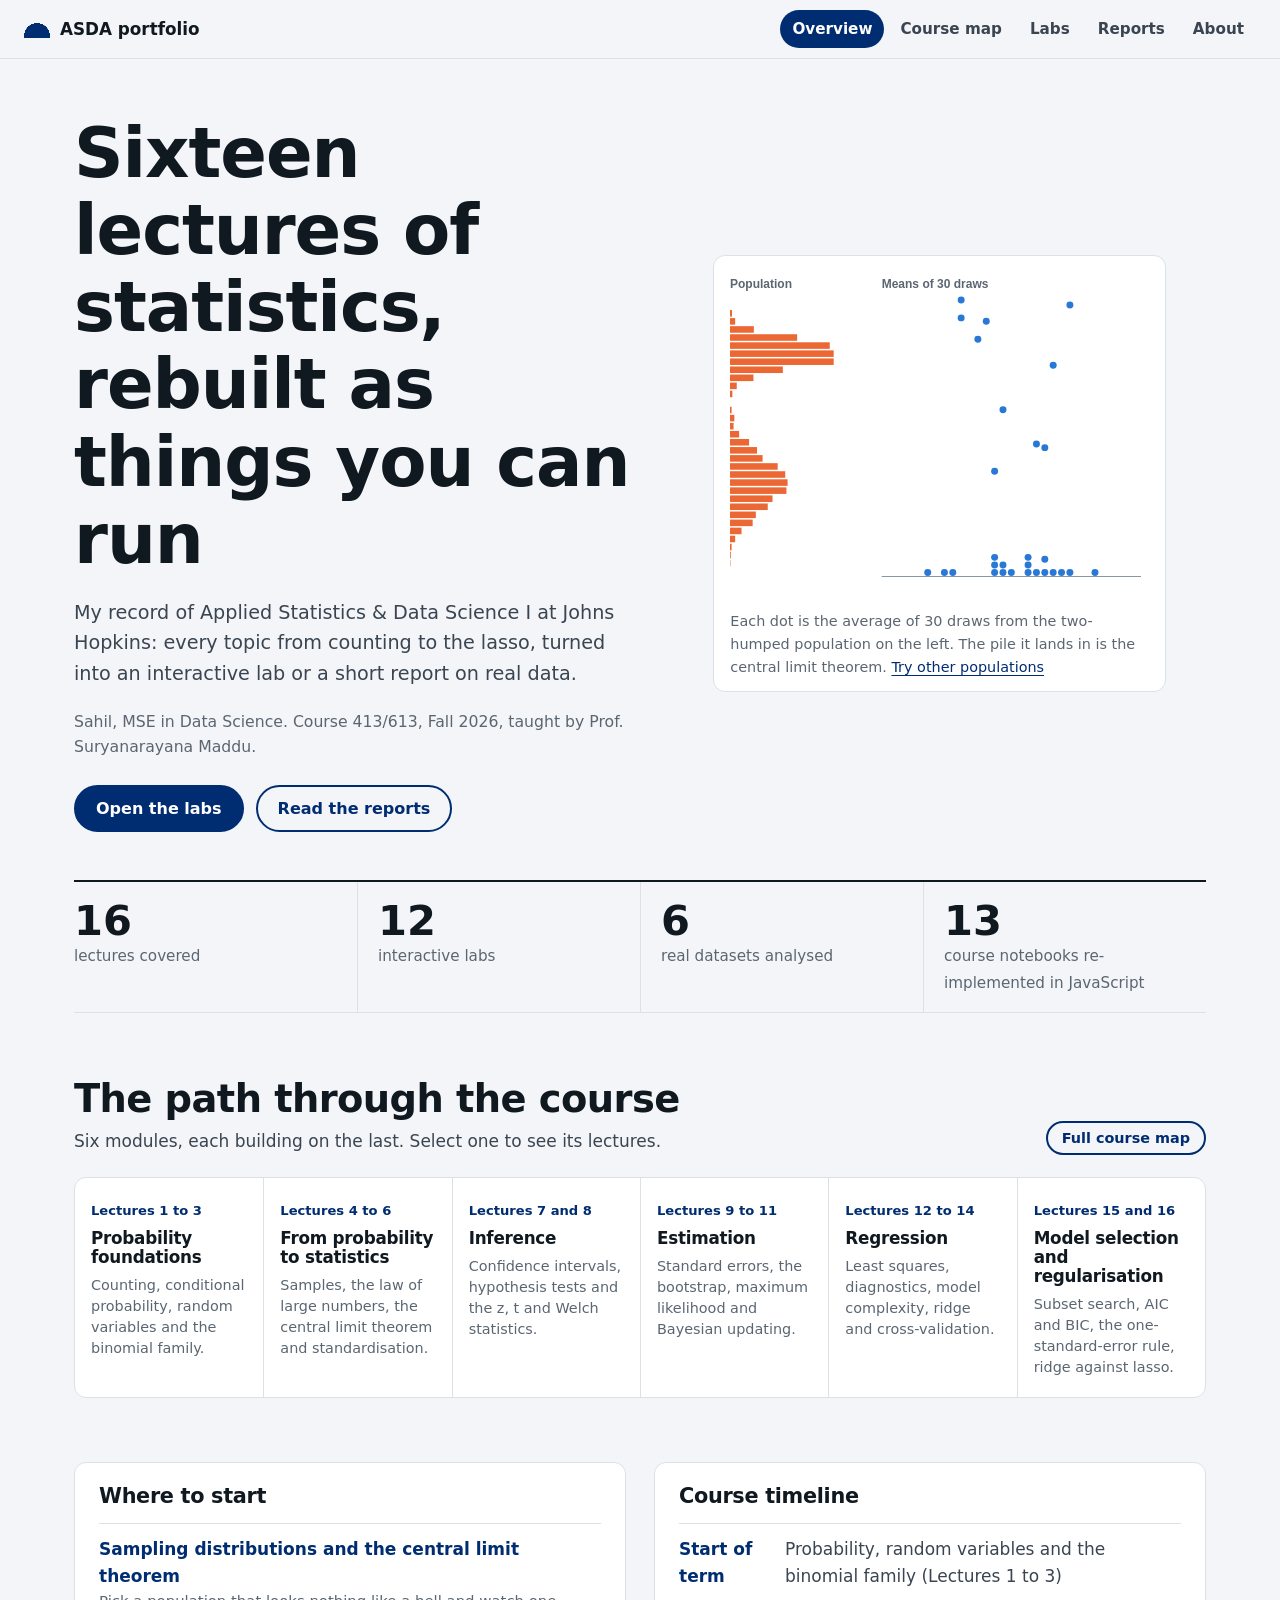
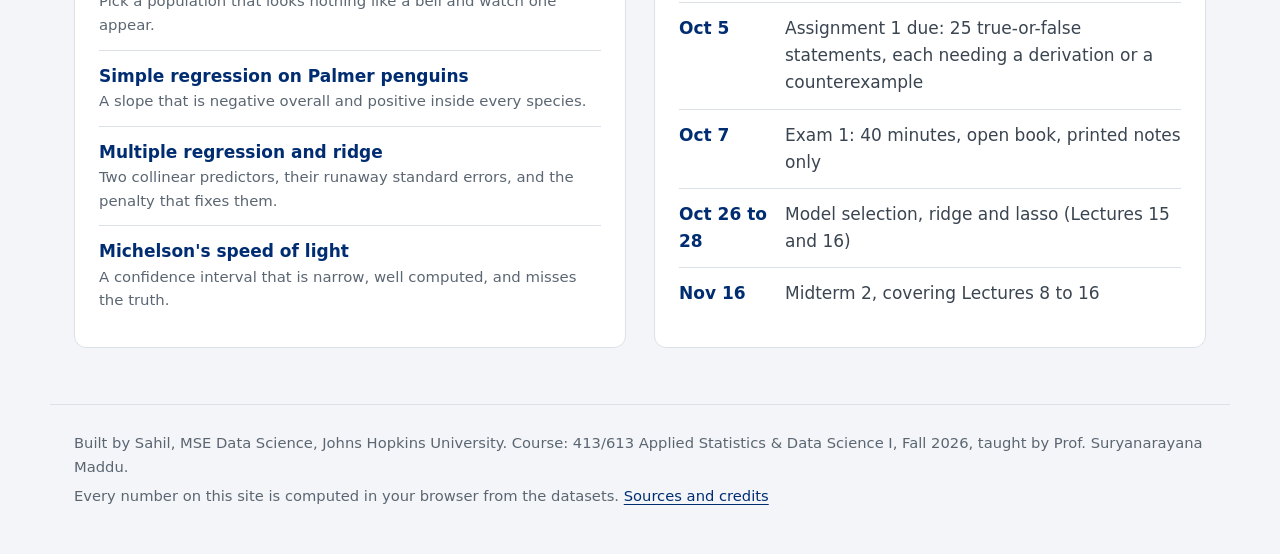
==== index.html @ a226fe42 "ASDA course portfolio: course map, 12 interactive labs, 6 data reports" ====
<!DOCTYPE html>
<html lang="en">
<head>
<meta charset="utf-8">
<meta name="viewport" content="width=device-width, initial-scale=1">
<title>Applied Statistics & Data Science I: course portfolio by Sahil</title>
<meta name="description" content="Sixteen lectures of Johns Hopkins 413/613 Applied Statistics & Data Science I, rebuilt by Sahil as interactive labs and data reports on six real datasets.">
<link rel="icon" href="data:image/svg+xml,%3Csvg xmlns=%22http://www.w3.org/2000/svg%22 viewBox=%220 0 32 32%22%3E%3Crect width=%2232%22 height=%2232%22 rx=%226%22 fill=%22%23002d72%22/%3E%3Cpath d=%22M4 24c6 0 7-15 12-15s6 15 12 15%22 fill=%22none%22 stroke=%22%23fff%22 stroke-width=%222.5%22/%3E%3C/svg%3E">
<link rel="stylesheet" href="assets/vendor/katex/katex.min.css">
<link rel="stylesheet" href="assets/css/site.css">
</head>
<body>
<a class="skip" href="#main">Skip to content</a>
<header class="top">
  <a class="brand" href="#overview"><span class="mark" aria-hidden="true"></span>ASDA portfolio</a>
  <nav aria-label="Sections">
    <a href="#overview" data-nav="overview">Overview</a>
    <a href="#course" data-nav="course">Course map</a>
    <a href="#labs" data-nav="labs">Labs</a>
    <a href="#reports" data-nav="reports">Reports</a>
    <a href="#about" data-nav="about">About</a>
  </nav>
</header>
<main id="main"></main>
<footer class="foot">
  <p>Built by Sahil, MSE Data Science, Johns Hopkins University. Course: 413/613 Applied Statistics &amp; Data Science I, Fall 2026, taught by Prof. Suryanarayana Maddu.</p>
  <p>Every number on this site is computed in your browser from the datasets. <a href="#about">Sources and credits</a></p>
</footer>
<script src="assets/vendor/katex/katex.min.js"></script>
<script src="assets/vendor/katex/auto-render.min.js"></script>
<script src="assets/js/data.js"></script>
<script src="assets/js/stats.js"></script>
<script src="assets/js/charts.js"></script>
<script src="assets/js/content.js"></script>
<script src="assets/js/labs.js"></script>
<script src="assets/js/reports.js"></script>
<script src="assets/js/app.js"></script>
</body>
</html>
---- assets/css/site.css ----
@font-face { font-family: "Bricolage Grotesque"; src: url("../fonts/bricolage-grotesque-latin-wght-normal.woff2") format("woff2"); font-weight: 200 800; font-display: swap; }
@font-face { font-family: "Public Sans"; src: url("../fonts/public-sans-latin-wght-normal.woff2") format("woff2"); font-weight: 100 900; font-display: swap; }
:root {
  --paper: #f3f5f8; --panel: #ffffff; --ink: #101820; --ink-2: #3a4551; --muted: #5b6672; --rule: #dce1e7;
  --navy: #002d72; --navy-soft: #e6ecf6; --blue: #2a78d6; --orange: #eb6834; --aqua: #1baf7a;
  --display: "Bricolage Grotesque", "Public Sans", system-ui, sans-serif; --body: "Public Sans", system-ui, -apple-system, "Segoe UI", sans-serif;
  --r-s: 6px; --r-m: 12px; --wrap: 1180px;
}
* { box-sizing: border-box; }
html { scroll-behavior: smooth; }
body { margin: 0; background: var(--paper); color: var(--ink); font: 400 17px/1.6 var(--body); -webkit-font-smoothing: antialiased; }
a { color: var(--navy); text-underline-offset: 3px; }
a:focus-visible, button:focus-visible, input:focus-visible, select:focus-visible { outline: 3px solid var(--blue); outline-offset: 2px; border-radius: 4px; }
.skip { position: absolute; left: -999px; } .skip:focus { left: 12px; top: 12px; background: #fff; padding: 8px 12px; z-index: 50; }
h1, h2, h3, h4 { font-family: var(--display); line-height: 1.12; margin: 0; letter-spacing: -0.015em; }
h1 { font-size: clamp(2.3rem, 5.4vw, 4.3rem); font-weight: 700; font-variation-settings: "wdth" 88; }
h2 { font-size: clamp(1.7rem, 3vw, 2.4rem); font-weight: 650; }
h3 { font-size: 1.3rem; font-weight: 650; }
h4 { font-size: 1.05rem; font-weight: 650; }
p { margin: 0 0 1em; max-width: 68ch; }
.wrap { max-width: var(--wrap); margin: 0 auto; padding: 0 24px; }

.top { position: sticky; top: 0; z-index: 20; display: flex; align-items: center; justify-content: space-between; gap: 16px; padding: 10px 24px; background: rgba(243,245,248,.92); backdrop-filter: blur(8px); border-bottom: 1px solid var(--rule); }
.brand { display: flex; align-items: center; gap: 10px; font: 700 1.05rem var(--display); color: var(--ink); text-decoration: none; white-space: nowrap; }
.mark { width: 26px; height: 18px; background: radial-gradient(circle at 50% 100%, var(--navy) 0 62%, transparent 63%); border-bottom: 2px solid var(--navy); }
.top nav { display: flex; gap: 4px; overflow-x: auto; }
.top nav a { padding: 7px 12px; border-radius: 999px; color: var(--ink-2); text-decoration: none; font-weight: 550; font-size: .95rem; white-space: nowrap; }
.top nav a:hover { background: #e6eaf0; }
.top nav a[aria-current="page"] { background: var(--navy); color: #fff; }

/* hero */
.hero { display: grid; grid-template-columns: minmax(0, 1.05fr) minmax(0, 1fr); gap: 40px; align-items: center; padding: 56px 0 40px; }
.hero .lede { font-size: 1.2rem; color: var(--ink-2); margin-top: 20px; max-width: 46ch; }
.hero .who { margin-top: 18px; font-size: .98rem; color: var(--muted); }
.hero .cta { display: flex; flex-wrap: wrap; gap: 12px; margin-top: 26px; }
.btn { display: inline-block; padding: 12px 20px; border-radius: 999px; font: 600 1rem var(--body); text-decoration: none; border: 2px solid var(--navy); cursor: pointer; background: var(--navy); color: #fff; }
.btn.ghost { background: transparent; color: var(--navy); }
.btn.small { padding: 7px 14px; font-size: .9rem; }
.stage { background: var(--panel); border: 1px solid var(--rule); border-radius: var(--r-m); padding: 16px 16px 12px; }
.stage canvas { width: 100%; height: 330px; display: block; }
.stage figcaption { font-size: .9rem; color: var(--muted); margin-top: 8px; }
.stage figure { margin: 0; }

.counts { display: grid; grid-template-columns: repeat(4, 1fr); border-top: 2px solid var(--ink); border-bottom: 1px solid var(--rule); margin: 8px 0 56px; }
.counts div { padding: 18px 16px 16px 0; }
.counts div + div { border-left: 1px solid var(--rule); padding-left: 20px; }
.counts b { display: block; font: 700 2.6rem/1 var(--display); }
.counts span { color: var(--muted); font-size: .95rem; }

section.block { padding: 8px 0 56px; }
.block > .head { display: flex; justify-content: space-between; align-items: end; gap: 20px; margin-bottom: 22px; flex-wrap: wrap; }
.block > .head p { margin: 8px 0 0; color: var(--ink-2); }

/* module path */
.path { display: grid; grid-template-columns: repeat(6, 1fr); gap: 0; border: 1px solid var(--rule); border-radius: var(--r-m); overflow: hidden; background: var(--panel); }
.path a { padding: 18px 16px 20px; text-decoration: none; color: var(--ink); border-left: 1px solid var(--rule); display: block; }
.path a:first-child { border-left: 0; }
.path a:hover { background: var(--navy-soft); }
.path .lec { font-size: .82rem; font-weight: 650; color: var(--navy); }
.path h4 { margin: 6px 0 8px; }
.path p { font-size: .9rem; color: var(--muted); margin: 0; line-height: 1.45; }

.two { display: grid; grid-template-columns: 1fr 1fr; gap: 28px; }
.panel { background: var(--panel); border: 1px solid var(--rule); border-radius: var(--r-m); padding: 22px 24px; }
.timeline { list-style: none; margin: 14px 0 0; padding: 0; }
.timeline li { display: grid; grid-template-columns: 92px 1fr; gap: 14px; padding: 12px 0; border-top: 1px solid var(--rule); }
.timeline time { font-weight: 650; color: var(--navy); }
.timeline span { color: var(--ink-2); }
.feature-list { list-style: none; padding: 0; margin: 14px 0 0; }
.feature-list li { padding: 12px 0; border-top: 1px solid var(--rule); }
.feature-list a { font-weight: 650; text-decoration: none; }
.feature-list a:hover { text-decoration: underline; }
.feature-list span { display: block; color: var(--muted); font-size: .93rem; }

/* course map */
.module { margin-bottom: 36px; }
.module > header { display: flex; align-items: baseline; gap: 14px; border-bottom: 2px solid var(--ink); padding-bottom: 8px; margin-bottom: 0; }
.module > header span { color: var(--muted); font-size: .95rem; }
.lecture { display: grid; grid-template-columns: 64px minmax(0, 1.3fr) minmax(0, 1fr); gap: 20px; padding: 18px 0; border-bottom: 1px solid var(--rule); align-items: start; }
.lecture .num { font: 700 1.7rem/1 var(--display); color: var(--navy); }
.lecture h4 { margin-bottom: 6px; }
.lecture p { font-size: .97rem; color: var(--ink-2); margin: 0; }
.lecture .formula { background: var(--panel); border: 1px solid var(--rule); border-radius: var(--r-s); padding: 10px 12px; overflow-x: auto; font-size: .95rem; }
.lecture .links { margin-top: 8px; display: flex; gap: 8px; flex-wrap: wrap; }
.chip { display: inline-block; font-size: .82rem; font-weight: 600; padding: 3px 10px; border-radius: 999px; background: var(--navy-soft); color: var(--navy); text-decoration: none; }
a.chip:hover { background: var(--navy); color: #fff; }

/* labs */
.labs { display: grid; grid-template-columns: 250px minmax(0, 1fr); gap: 28px; padding: 28px 0 56px; align-items: start; }
.labnav { position: sticky; top: 70px; }
.labnav h4 { font-size: .85rem; color: var(--muted); font-family: var(--body); font-weight: 650; letter-spacing: 0; margin: 16px 0 4px; }
.labnav a { display: block; padding: 7px 10px; border-radius: var(--r-s); text-decoration: none; color: var(--ink-2); font-size: .95rem; border-left: 3px solid transparent; }
.labnav a:hover { background: #e6eaf0; }
.labnav a[aria-current="true"] { background: var(--panel); color: var(--ink); font-weight: 650; border-left-color: var(--navy); }
.labpick { display: none; width: 100%; font: 600 1rem var(--body); padding: 10px; border-radius: var(--r-s); border: 1px solid var(--rule); background: #fff; }
.lab > header { margin-bottom: 16px; }
.lab > header p { color: var(--ink-2); margin-top: 10px; }
.controls { display: flex; flex-wrap: wrap; gap: 14px 22px; align-items: end; background: var(--panel); border: 1px solid var(--rule); border-radius: var(--r-m); padding: 14px 18px; margin-bottom: 16px; }
.ctl { display: flex; flex-direction: column; gap: 4px; min-width: 150px; flex: 1 1 150px; max-width: 260px; }
.ctl label { font-size: .88rem; font-weight: 600; color: var(--ink-2); display: flex; justify-content: space-between; gap: 8px; }
.ctl output { font-variant-numeric: tabular-nums; color: var(--navy); font-weight: 700; }
.ctl input[type=range] { width: 100%; accent-color: var(--navy); }
.ctl select, .ctl input[type=number] { font: 500 .95rem var(--body); padding: 7px 8px; border: 1px solid var(--rule); border-radius: var(--r-s); background: #fff; }
.ctl.checks { max-width: none; flex-basis: 100%; }
.ctl.checks div { display: flex; flex-wrap: wrap; gap: 6px 14px; }
.ctl.checks label { font-weight: 500; justify-content: flex-start; gap: 5px; }
.tiles { display: grid; grid-template-columns: repeat(auto-fit, minmax(150px, 1fr)); gap: 0; background: var(--panel); border: 1px solid var(--rule); border-radius: var(--r-m); margin-bottom: 16px; overflow: hidden; }
.tile { padding: 14px 18px; border-left: 1px solid var(--rule); margin-left: -1px; border-top: 1px solid var(--rule); margin-top: -1px; }
.tile .k { font-size: .85rem; color: var(--muted); }
.tile .v { font: 700 1.55rem/1.15 var(--display); font-variant-numeric: tabular-nums; margin-top: 2px; }
.tile .s { font-size: .82rem; color: var(--muted); margin-top: 2px; }
.charts { display: grid; grid-template-columns: repeat(2, minmax(0, 1fr)); gap: 16px; }
.charts.one { grid-template-columns: 1fr; }
.chartcard { background: var(--panel); border: 1px solid var(--rule); border-radius: var(--r-m); padding: 16px 16px 8px; min-width: 0; }
.chartcard.wide { grid-column: 1 / -1; }
.chartcard h4 { margin-bottom: 2px; }
.chartcard .sub { font-size: .88rem; color: var(--muted); margin: 0 0 8px; max-width: none; }
.notice { margin-top: 16px; border-left: 4px solid var(--navy); background: var(--navy-soft); border-radius: 0 var(--r-s) var(--r-s) 0; padding: 14px 18px; }
.notice h4 { margin-bottom: 4px; } .notice p { margin: 0; max-width: 78ch; }
.status { padding: 14px 18px; background: #fff7e8; border: 1px solid #f0d9a8; border-radius: var(--r-s); margin-bottom: 16px; }

svg text { font-family: var(--body); }
.tick { font-size: 12px; fill: var(--muted); font-variant-numeric: tabular-nums; }
.tick.strong { fill: var(--ink); font-weight: 600; }
.axis-label { font-size: 12.5px; fill: var(--ink-2); font-weight: 600; }
.anno { font-size: 12px; fill: var(--ink); font-weight: 600; paint-order: stroke; stroke: #fff; stroke-width: 3px; }
.legend { display: flex; flex-wrap: wrap; gap: 4px 16px; font-size: .86rem; color: var(--ink-2); margin-bottom: 4px; }
.sw { display: inline-block; width: 12px; height: 12px; background: var(--c); border-radius: 3px; margin-right: 6px; vertical-align: -1px; }
.sw.line { height: 3px; width: 16px; vertical-align: 4px; border-radius: 2px; }
.sw.dash { height: 0; width: 16px; background: none; border-top: 3px dashed var(--c); vertical-align: 4px; border-radius: 0; }
.sw.dot { border-radius: 50%; width: 10px; height: 10px; }
.tip { position: fixed; z-index: 60; display: none; pointer-events: none; background: var(--ink); color: #fff; font-size: .85rem; line-height: 1.4; padding: 7px 10px; border-radius: 6px; max-width: 260px; font-variant-numeric: tabular-nums; }
.tip b { font-weight: 700; }

/* reports */
.report { background: var(--panel); border: 1px solid var(--rule); border-radius: var(--r-m); padding: 28px 30px; margin-bottom: 24px; }
.report > header { display: flex; justify-content: space-between; align-items: baseline; gap: 16px; flex-wrap: wrap; margin-bottom: 6px; }
.report .q { font-size: 1.1rem; color: var(--ink-2); margin-bottom: 16px; }
.report .tiles { border-radius: var(--r-s); }
.report .body { display: grid; grid-template-columns: minmax(0, 1fr) minmax(0, 1.1fr); gap: 28px; align-items: start; }
.report .body p { font-size: 1rem; }
.report .chartcard { border: 0; padding: 0; }
table.data { border-collapse: collapse; width: 100%; font-size: .93rem; font-variant-numeric: tabular-nums; margin: 6px 0 14px; }
table.data th, table.data td { padding: 6px 10px; border-bottom: 1px solid var(--rule); text-align: right; }
table.data th:first-child, table.data td:first-child { text-align: left; }
table.data th { font-weight: 650; color: var(--ink-2); border-bottom: 2px solid var(--ink); }
.toc { display: flex; flex-wrap: wrap; gap: 8px; margin-bottom: 24px; }

.credits { display: grid; grid-template-columns: 1fr 1fr; gap: 28px; }
.credits ul { padding-left: 18px; margin: 10px 0 0; } .credits li { margin-bottom: 8px; }
.foot { border-top: 1px solid var(--rule); padding: 26px 24px 40px; color: var(--muted); font-size: .92rem; max-width: var(--wrap); margin: 0 auto; }
.foot p { max-width: none; margin: 0 0 6px; }
.page-head { padding: 44px 0 6px; }
.page-head p { font-size: 1.12rem; color: var(--ink-2); margin-top: 12px; }

@media (max-width: 980px) {
  .hero { grid-template-columns: 1fr; padding-top: 36px; } .path { grid-template-columns: repeat(2, 1fr); } .path a { border-top: 1px solid var(--rule); }
  .two, .credits, .report .body { grid-template-columns: 1fr; } .labs { grid-template-columns: 1fr; } .labnav { position: static; } .labnav .list { display: none; } .labpick { display: block; }
  .lecture { grid-template-columns: 44px 1fr; } .lecture .side { grid-column: 2; }
}
@media (max-width: 640px) {
  body { font-size: 16px; } .counts { grid-template-columns: repeat(2, 1fr); } .counts div:nth-child(3) { border-left: 0; padding-left: 0; } .counts div:nth-child(n+3) { border-top: 1px solid var(--rule); }
  .charts { grid-template-columns: 1fr; } .brand { font-size: .95rem; } .top { padding: 8px 12px; } .wrap { padding: 0 16px; } .report { padding: 20px 18px; } .path { grid-template-columns: 1fr; }
}
@media (prefers-reduced-motion: reduce) { html { scroll-behavior: auto; } }
@media print { .top, .labnav, .controls, .foot, .toc { display: none; } body { background: #fff; } .report { break-inside: avoid; border: 0; padding: 0 0 24px; } }
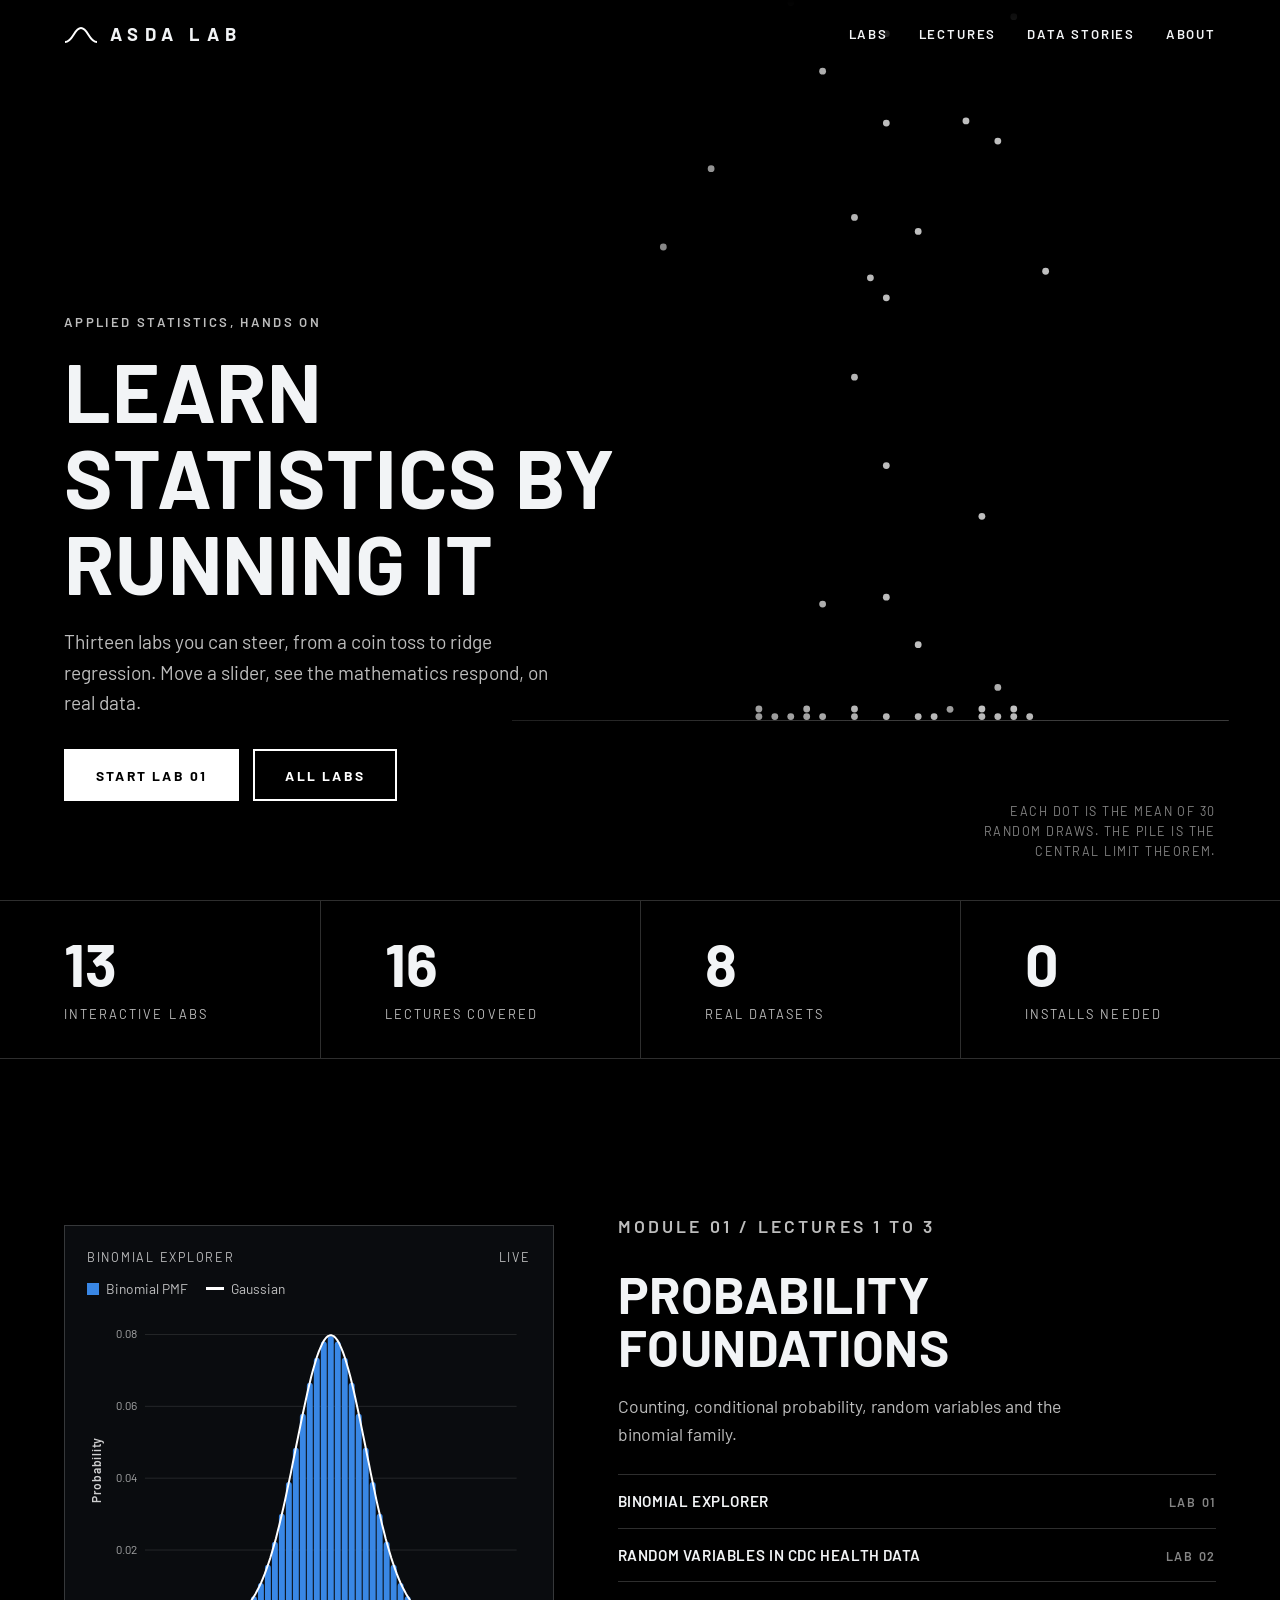
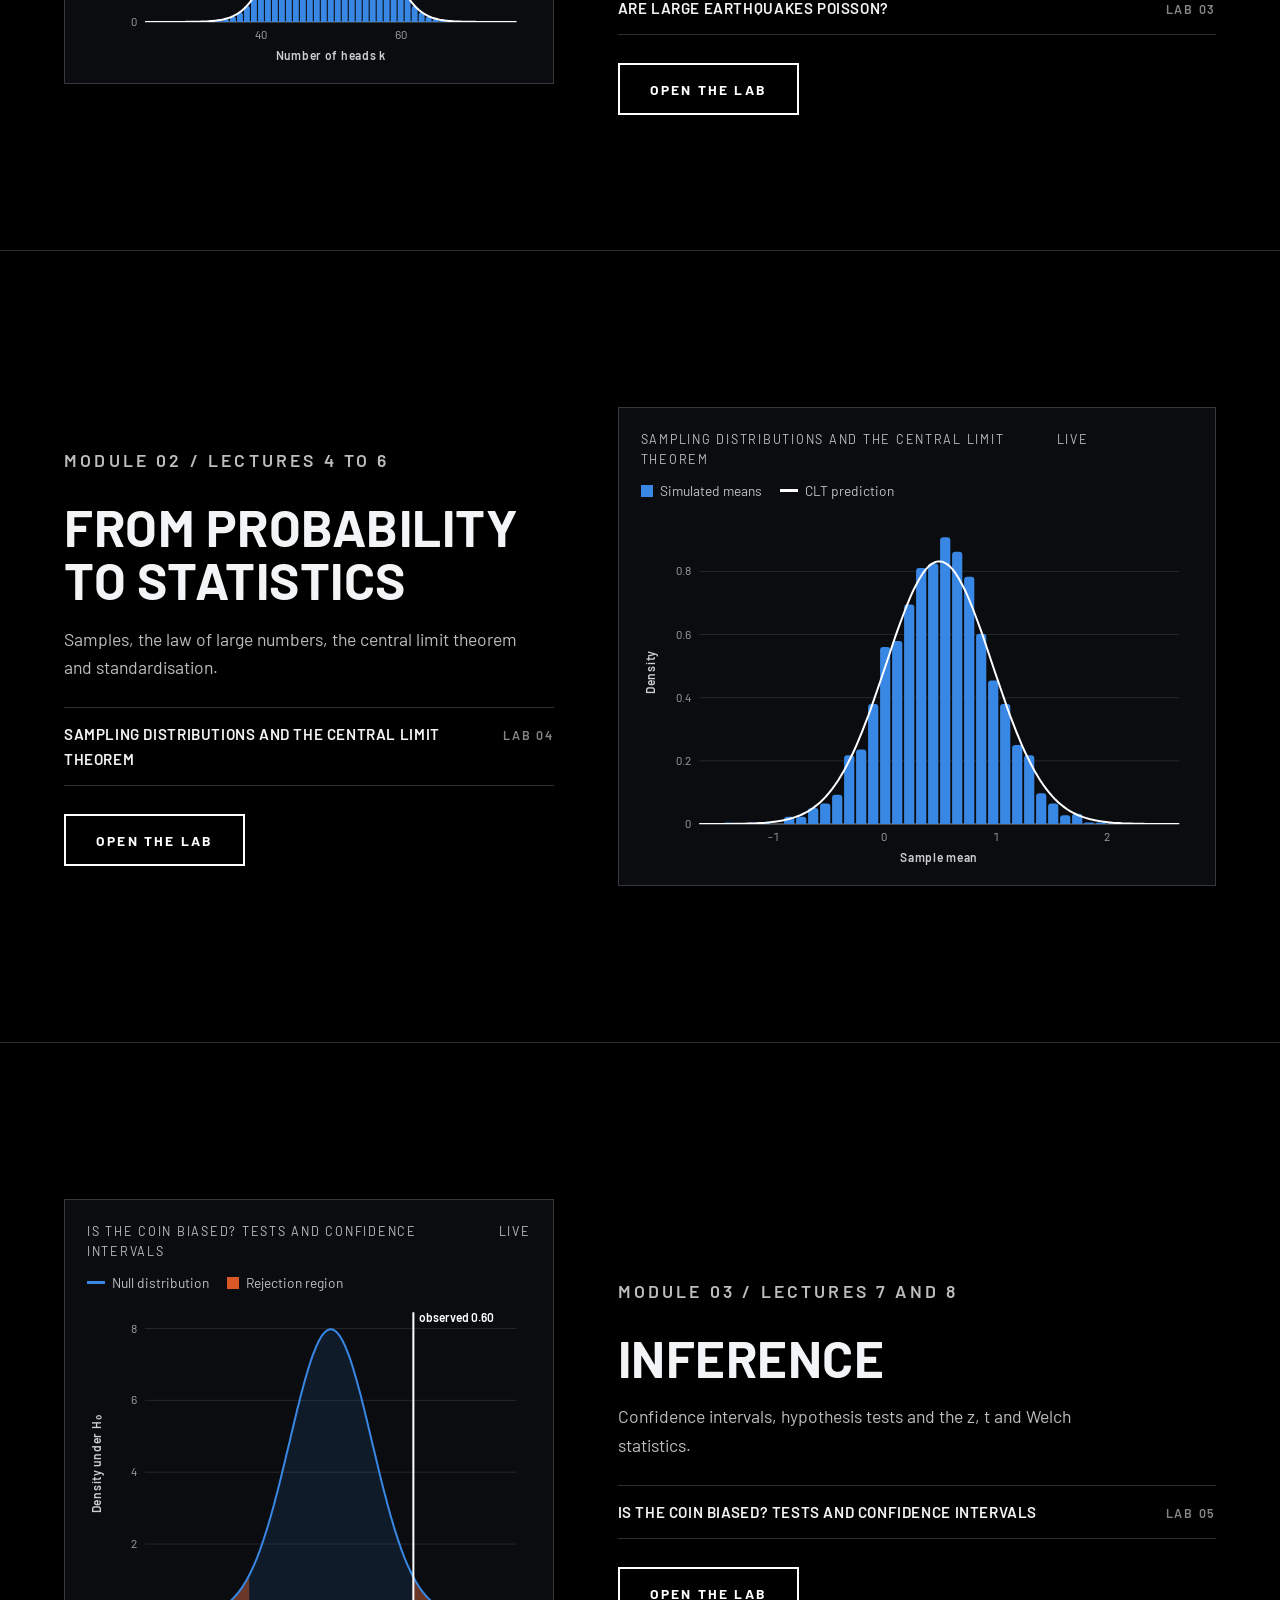
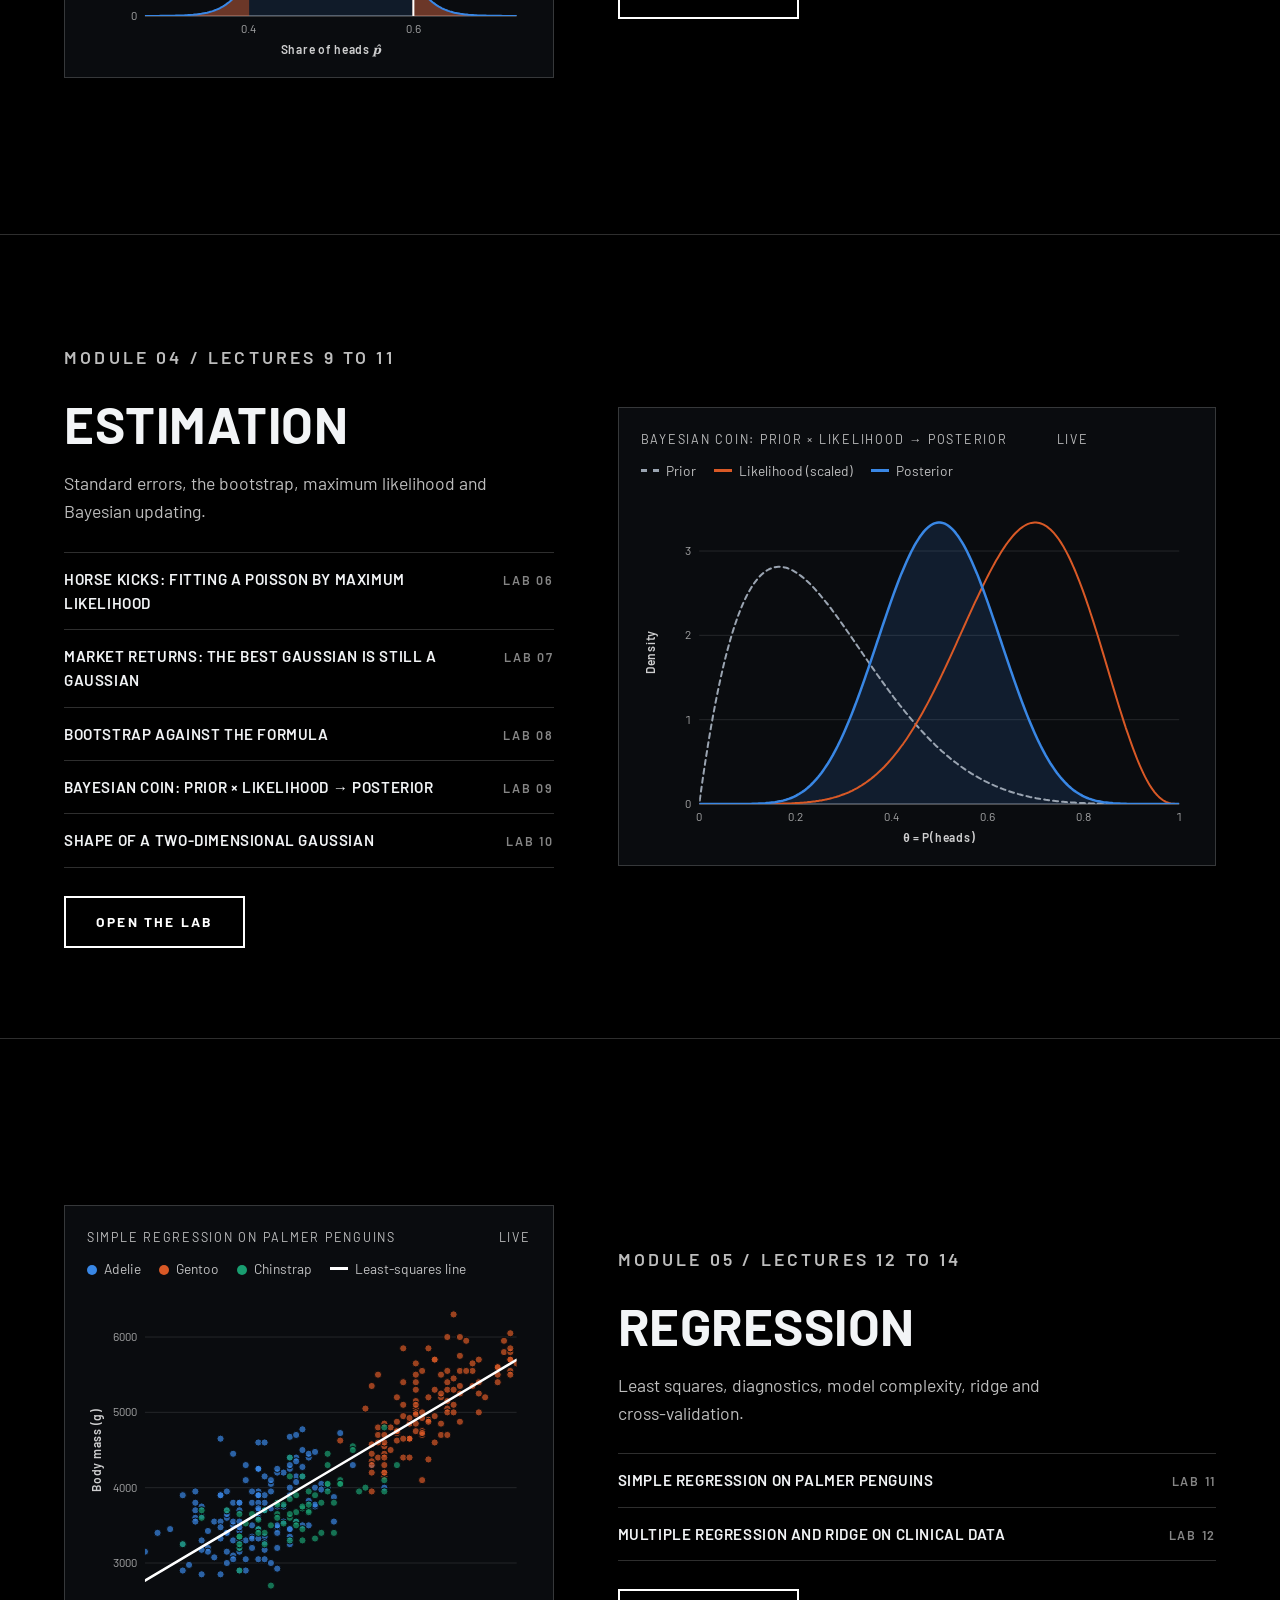
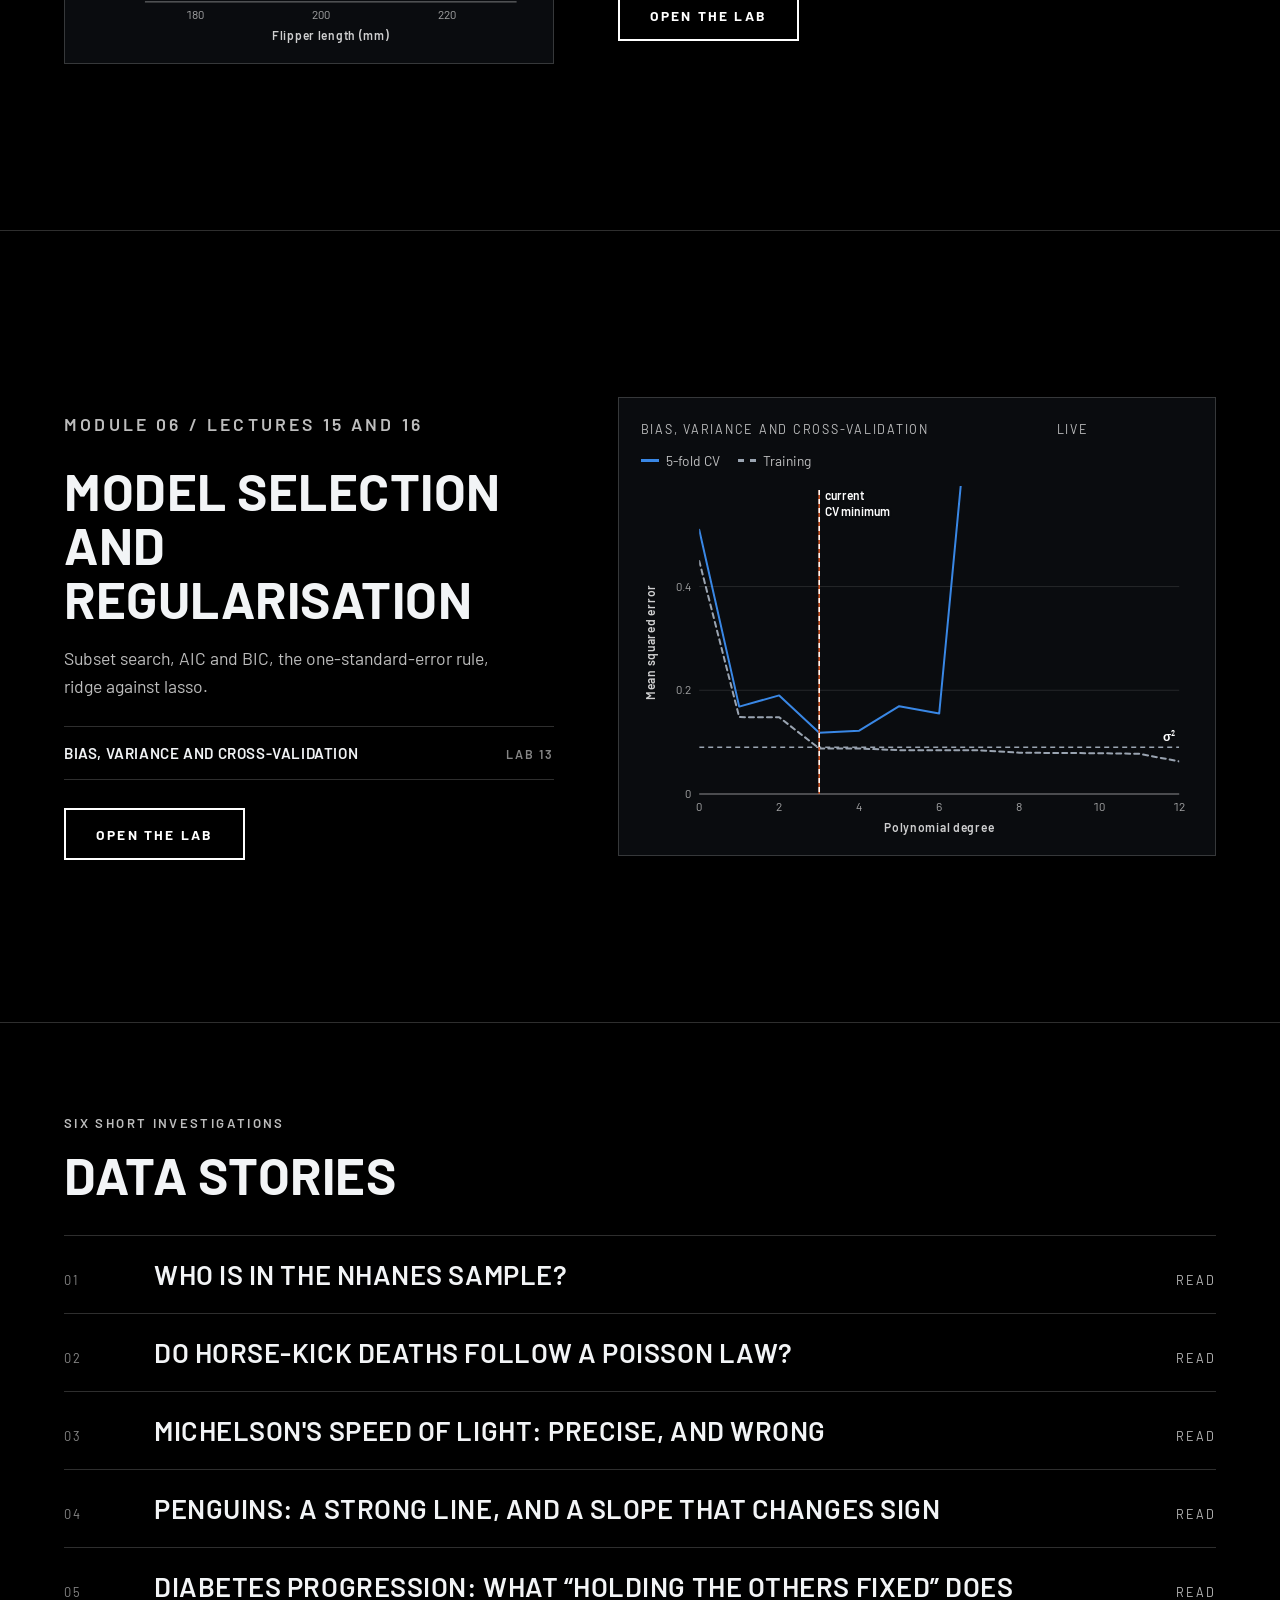
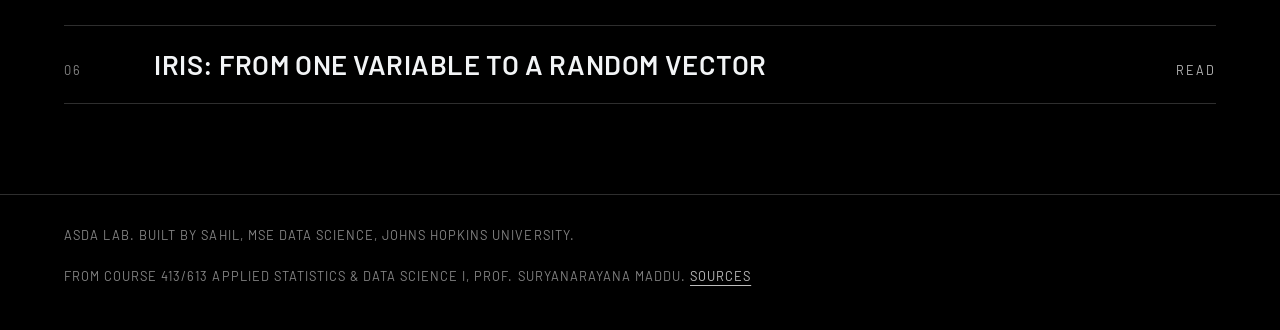
==== commit 2ccc1b8e: "Redesign as ASDA Lab: dark full-bleed layout, guided labs with missions and quizzes, earthquake and " ====
--- a/index.html
+++ b/index.html
@@ -3,28 +3,28 @@
 <head>
 <meta charset="utf-8">
 <meta name="viewport" content="width=device-width, initial-scale=1">
-<title>Applied Statistics & Data Science I: course portfolio by Sahil</title>
-<meta name="description" content="Sixteen lectures of Johns Hopkins 413/613 Applied Statistics & Data Science I, rebuilt by Sahil as interactive labs and data reports on six real datasets.">
-<link rel="icon" href="data:image/svg+xml,%3Csvg xmlns=%22http://www.w3.org/2000/svg%22 viewBox=%220 0 32 32%22%3E%3Crect width=%2232%22 height=%2232%22 rx=%226%22 fill=%22%23002d72%22/%3E%3Cpath d=%22M4 24c6 0 7-15 12-15s6 15 12 15%22 fill=%22none%22 stroke=%22%23fff%22 stroke-width=%222.5%22/%3E%3C/svg%3E">
+<title>ASDA Lab: learn statistics by running it</title>
+<meta name="description" content="Thirteen interactive statistics labs and six data stories on real data, from probability to the lasso. Built by Sahil from Johns Hopkins course 413/613.">
+<meta name="theme-color" content="#000000">
+<link rel="icon" href="data:image/svg+xml,%3Csvg xmlns=%22http://www.w3.org/2000/svg%22 viewBox=%220 0 32 32%22%3E%3Crect width=%2232%22 height=%2232%22 rx=%226%22 fill=%22%23000%22/%3E%3Cpath d=%22M4 24c6 0 7-15 12-15s6 15 12 15%22 fill=%22none%22 stroke=%22%23fff%22 stroke-width=%222.5%22/%3E%3C/svg%3E">
 <link rel="stylesheet" href="assets/vendor/katex/katex.min.css">
 <link rel="stylesheet" href="assets/css/site.css">
 </head>
 <body>
 <a class="skip" href="#main">Skip to content</a>
 <header class="top">
-  <a class="brand" href="#overview"><span class="mark" aria-hidden="true"></span>ASDA portfolio</a>
+  <a class="brand" href="#home" aria-label="ASDA Lab home"><svg viewBox="0 0 34 16" aria-hidden="true"><path d="M1 15c8 0 9-14 16-14s8 14 16 14" fill="none" stroke="#fff" stroke-width="2"/></svg>ASDA Lab</a>
   <nav aria-label="Sections">
-    <a href="#overview" data-nav="overview">Overview</a>
-    <a href="#course" data-nav="course">Course map</a>
     <a href="#labs" data-nav="labs">Labs</a>
-    <a href="#reports" data-nav="reports">Reports</a>
+    <a href="#course" data-nav="course">Lectures</a>
+    <a href="#reports" data-nav="reports">Data stories</a>
     <a href="#about" data-nav="about">About</a>
   </nav>
 </header>
 <main id="main"></main>
 <footer class="foot">
-  <p>Built by Sahil, MSE Data Science, Johns Hopkins University. Course: 413/613 Applied Statistics &amp; Data Science I, Fall 2026, taught by Prof. Suryanarayana Maddu.</p>
-  <p>Every number on this site is computed in your browser from the datasets. <a href="#about">Sources and credits</a></p>
+  <p>ASDA Lab. Built by Sahil, MSE Data Science, Johns Hopkins University.</p>
+  <p>From course 413/613 Applied Statistics &amp; Data Science I, Prof. Suryanarayana Maddu. <a href="#about">Sources</a></p>
 </footer>
 <script src="assets/vendor/katex/katex.min.js"></script>
 <script src="assets/vendor/katex/auto-render.min.js"></script>
@@ -33,6 +33,7 @@
 <script src="assets/js/charts.js"></script>
 <script src="assets/js/content.js"></script>
 <script src="assets/js/labs.js"></script>
+<script src="assets/js/learn.js"></script>
 <script src="assets/js/reports.js"></script>
 <script src="assets/js/app.js"></script>
 </body>
--- a/assets/css/site.css
+++ b/assets/css/site.css
@@ -1,166 +1,198 @@
-@font-face { font-family: "Bricolage Grotesque"; src: url("../fonts/bricolage-grotesque-latin-wght-normal.woff2") format("woff2"); font-weight: 200 800; font-display: swap; }
-@font-face { font-family: "Public Sans"; src: url("../fonts/public-sans-latin-wght-normal.woff2") format("woff2"); font-weight: 100 900; font-display: swap; }
+@font-face { font-family: "Barlow"; src: url("../fonts/barlow-latin-400-normal.woff2") format("woff2"); font-weight: 400; font-display: swap; }
+@font-face { font-family: "Barlow"; src: url("../fonts/barlow-latin-500-normal.woff2") format("woff2"); font-weight: 500; font-display: swap; }
+@font-face { font-family: "Barlow"; src: url("../fonts/barlow-latin-600-normal.woff2") format("woff2"); font-weight: 600; font-display: swap; }
+@font-face { font-family: "Barlow"; src: url("../fonts/barlow-latin-700-normal.woff2") format("woff2"); font-weight: 700; font-display: swap; }
 :root {
-  --paper: #f3f5f8; --panel: #ffffff; --ink: #101820; --ink-2: #3a4551; --muted: #5b6672; --rule: #dce1e7;
-  --navy: #002d72; --navy-soft: #e6ecf6; --blue: #2a78d6; --orange: #eb6834; --aqua: #1baf7a;
-  --display: "Bricolage Grotesque", "Public Sans", system-ui, sans-serif; --body: "Public Sans", system-ui, -apple-system, "Segoe UI", sans-serif;
-  --r-s: 6px; --r-m: 12px; --wrap: 1180px;
+  --black: #000; --white: #fff; --text: #f2f4f6; --soft: rgba(255,255,255,.74); --dim: rgba(255,255,255,.52); --line: rgba(255,255,255,.18); --line-2: rgba(255,255,255,.32); --panel: #0a0c0f;
+  --blue: #3987e5; --orange: #d95926; --aqua: #199e70; --font: "Barlow", "D-DIN", "Helvetica Neue", Arial, sans-serif; --wrap: 1320px; --pad: clamp(20px, 5vw, 72px);
 }
 * { box-sizing: border-box; }
-html { scroll-behavior: smooth; }
-body { margin: 0; background: var(--paper); color: var(--ink); font: 400 17px/1.6 var(--body); -webkit-font-smoothing: antialiased; }
-a { color: var(--navy); text-underline-offset: 3px; }
-a:focus-visible, button:focus-visible, input:focus-visible, select:focus-visible { outline: 3px solid var(--blue); outline-offset: 2px; border-radius: 4px; }
-.skip { position: absolute; left: -999px; } .skip:focus { left: 12px; top: 12px; background: #fff; padding: 8px 12px; z-index: 50; }
-h1, h2, h3, h4 { font-family: var(--display); line-height: 1.12; margin: 0; letter-spacing: -0.015em; }
-h1 { font-size: clamp(2.3rem, 5.4vw, 4.3rem); font-weight: 700; font-variation-settings: "wdth" 88; }
-h2 { font-size: clamp(1.7rem, 3vw, 2.4rem); font-weight: 650; }
-h3 { font-size: 1.3rem; font-weight: 650; }
-h4 { font-size: 1.05rem; font-weight: 650; }
-p { margin: 0 0 1em; max-width: 68ch; }
-.wrap { max-width: var(--wrap); margin: 0 auto; padding: 0 24px; }
+html { scroll-behavior: smooth; background: var(--black); color-scheme: dark; }
+body { margin: 0; background: var(--black); color: var(--text); font: 400 17px/1.6 var(--font); -webkit-font-smoothing: antialiased; }
+a { color: inherit; text-underline-offset: 4px; }
+:focus-visible { outline: 2px solid var(--white); outline-offset: 3px; }
+.skip { position: absolute; left: -999px; } .skip:focus { left: 12px; top: 12px; background: #fff; color: #000; padding: 8px 12px; z-index: 90; }
+h1, h2, h3, h4 { margin: 0; font-weight: 700; text-transform: uppercase; letter-spacing: .01em; line-height: 1.05; }
+h1 { font-size: clamp(2.5rem, 6.4vw, 5.4rem); }
+h2 { font-size: clamp(1.9rem, 4vw, 3.3rem); }
+h3 { font-size: 1.25rem; letter-spacing: .06em; }
+h4 { font-size: .95rem; letter-spacing: .1em; font-weight: 600; }
+p { margin: 0 0 1em; max-width: 64ch; }
+.kicker { font-size: .82rem; font-weight: 600; letter-spacing: .18em; text-transform: uppercase; color: var(--soft); margin: 0 0 14px; }
+.wrap { max-width: var(--wrap); margin: 0 auto; padding: 0 var(--pad); }
 
-.top { position: sticky; top: 0; z-index: 20; display: flex; align-items: center; justify-content: space-between; gap: 16px; padding: 10px 24px; background: rgba(243,245,248,.92); backdrop-filter: blur(8px); border-bottom: 1px solid var(--rule); }
-.brand { display: flex; align-items: center; gap: 10px; font: 700 1.05rem var(--display); color: var(--ink); text-decoration: none; white-space: nowrap; }
-.mark { width: 26px; height: 18px; background: radial-gradient(circle at 50% 100%, var(--navy) 0 62%, transparent 63%); border-bottom: 2px solid var(--navy); }
-.top nav { display: flex; gap: 4px; overflow-x: auto; }
-.top nav a { padding: 7px 12px; border-radius: 999px; color: var(--ink-2); text-decoration: none; font-weight: 550; font-size: .95rem; white-space: nowrap; }
-.top nav a:hover { background: #e6eaf0; }
-.top nav a[aria-current="page"] { background: var(--navy); color: #fff; }
+/* nav */
+.top { position: fixed; inset: 0 0 auto 0; z-index: 40; display: flex; align-items: center; justify-content: space-between; gap: 20px; padding: 18px var(--pad); background: linear-gradient(#000 0%, rgba(0,0,0,.82) 55%, rgba(0,0,0,0)); }
+.brand { font-weight: 700; font-size: 1.15rem; letter-spacing: .34em; text-transform: uppercase; text-decoration: none; white-space: nowrap; display: flex; align-items: center; gap: 12px; }
+.brand svg { width: 34px; height: 16px; }
+.top nav { display: flex; gap: clamp(10px, 2.4vw, 34px); overflow-x: auto; scrollbar-width: none; }
+.top nav a { position: relative; padding: 6px 0; text-decoration: none; text-transform: uppercase; font-size: .82rem; font-weight: 600; letter-spacing: .14em; white-space: nowrap; }
+.top nav a::after { content: ""; position: absolute; left: 0; right: 0; bottom: 0; height: 2px; background: #fff; transform: scaleX(0); transform-origin: left; transition: transform .25s ease; }
+.top nav a:hover::after, .top nav a[aria-current="page"]::after { transform: scaleX(1); }
+
+/* buttons: outline that fills on hover */
+.btn { position: relative; display: inline-flex; align-items: center; justify-content: center; min-height: 52px; padding: 0 30px; border: 2px solid #fff; background: transparent; color: #fff; font: 700 .86rem var(--font); letter-spacing: .16em; text-transform: uppercase; text-decoration: none; cursor: pointer; overflow: hidden; isolation: isolate; transition: color .3s ease; }
+.btn::before { content: ""; position: absolute; inset: 0; background: #fff; transform: translateY(101%); transition: transform .3s ease; z-index: -1; }
+.btn:hover, .btn:focus-visible { color: #000; } .btn:hover::before, .btn:focus-visible::before { transform: none; }
+.btn.solid { background: #fff; color: #000; } .btn.solid::before { background: #000; } .btn.solid:hover { color: #fff; }
+.btn.small { min-height: 40px; padding: 0 18px; font-size: .76rem; }
+.btnrow { display: flex; flex-wrap: wrap; gap: 14px; }
 
 /* hero */
-.hero { display: grid; grid-template-columns: minmax(0, 1.05fr) minmax(0, 1fr); gap: 40px; align-items: center; padding: 56px 0 40px; }
-.hero .lede { font-size: 1.2rem; color: var(--ink-2); margin-top: 20px; max-width: 46ch; }
-.hero .who { margin-top: 18px; font-size: .98rem; color: var(--muted); }
-.hero .cta { display: flex; flex-wrap: wrap; gap: 12px; margin-top: 26px; }
-.btn { display: inline-block; padding: 12px 20px; border-radius: 999px; font: 600 1rem var(--body); text-decoration: none; border: 2px solid var(--navy); cursor: pointer; background: var(--navy); color: #fff; }
-.btn.ghost { background: transparent; color: var(--navy); }
-.btn.small { padding: 7px 14px; font-size: .9rem; }
-.stage { background: var(--panel); border: 1px solid var(--rule); border-radius: var(--r-m); padding: 16px 16px 12px; }
-.stage canvas { width: 100%; height: 330px; display: block; }
-.stage figcaption { font-size: .9rem; color: var(--muted); margin-top: 8px; }
-.stage figure { margin: 0; }
+.hero { position: relative; min-height: 100svh; display: flex; align-items: flex-end; overflow: hidden; }
+.hero canvas { position: absolute; inset: 0; width: 100%; height: 100%; }
+.hero::after { content: ""; position: absolute; inset: 0; background: linear-gradient(90deg, rgba(0,0,0,.9) 0%, rgba(0,0,0,.45) 42%, rgba(0,0,0,0) 70%), linear-gradient(0deg, #000 0%, rgba(0,0,0,0) 26%); pointer-events: none; }
+.hero .inner { position: relative; z-index: 2; width: 100%; padding: 0 var(--pad) clamp(56px, 11vh, 120px); max-width: var(--wrap); margin: 0 auto; }
+.hero h1 { max-width: 13ch; }
+.hero .lede { font-size: clamp(1.05rem, 1.5vw, 1.3rem); color: var(--soft); max-width: 44ch; margin: 22px 0 30px; }
+.hero .cap { position: absolute; right: var(--pad); bottom: 26px; z-index: 2; font-size: .78rem; letter-spacing: .12em; text-transform: uppercase; color: var(--dim); max-width: 34ch; text-align: right; }
 
-.counts { display: grid; grid-template-columns: repeat(4, 1fr); border-top: 2px solid var(--ink); border-bottom: 1px solid var(--rule); margin: 8px 0 56px; }
-.counts div { padding: 18px 16px 16px 0; }
-.counts div + div { border-left: 1px solid var(--rule); padding-left: 20px; }
-.counts b { display: block; font: 700 2.6rem/1 var(--display); }
-.counts span { color: var(--muted); font-size: .95rem; }
+.stats { display: grid; grid-template-columns: repeat(4, 1fr); border-top: 1px solid var(--line); border-bottom: 1px solid var(--line); }
+.stats div { padding: 34px var(--pad); } .stats div + div { border-left: 1px solid var(--line); }
+.stats b { display: block; font-size: clamp(2.4rem, 4.6vw, 4rem); font-weight: 700; line-height: 1; }
+.stats span { display: block; margin-top: 10px; font-size: .8rem; letter-spacing: .16em; text-transform: uppercase; color: var(--soft); }
 
-section.block { padding: 8px 0 56px; }
-.block > .head { display: flex; justify-content: space-between; align-items: end; gap: 20px; margin-bottom: 22px; flex-wrap: wrap; }
-.block > .head p { margin: 8px 0 0; color: var(--ink-2); }
+/* module bands on the home page */
+.band { display: grid; grid-template-columns: minmax(0, .9fr) minmax(0, 1.1fr); gap: clamp(24px, 5vw, 80px); align-items: center; min-height: 88svh; padding: clamp(60px, 10vh, 120px) var(--pad); border-bottom: 1px solid var(--line); max-width: none; }
+.band:nth-of-type(even) .copy { order: 2; }
+.band .copy p { color: var(--soft); font-size: 1.1rem; margin: 18px 0 26px; max-width: 46ch; }
+.band .links { display: flex; flex-direction: column; border-top: 1px solid var(--line); margin-bottom: 28px; }
+.band .links a { display: flex; justify-content: space-between; align-items: baseline; gap: 16px; padding: 14px 0; border-bottom: 1px solid var(--line); text-decoration: none; font-weight: 600; letter-spacing: .04em; text-transform: uppercase; font-size: .95rem; transition: padding .2s ease; }
+.band .links a span { color: var(--dim); font-size: .78rem; letter-spacing: .14em; white-space: nowrap; }
+.band .links a:hover { padding-left: 12px; } .band .links a:hover span { color: #fff; }
+.band .visual { border: 1px solid var(--line); padding: 22px 22px 10px; background: var(--panel); min-width: 0; }
+.band .visual .cap { font-size: .78rem; letter-spacing: .14em; text-transform: uppercase; color: var(--soft); margin: 0 0 10px; display: flex; justify-content: space-between; gap: 12px; }
 
-/* module path */
-.path { display: grid; grid-template-columns: repeat(6, 1fr); gap: 0; border: 1px solid var(--rule); border-radius: var(--r-m); overflow: hidden; background: var(--panel); }
-.path a { padding: 18px 16px 20px; text-decoration: none; color: var(--ink); border-left: 1px solid var(--rule); display: block; }
-.path a:first-child { border-left: 0; }
-.path a:hover { background: var(--navy-soft); }
-.path .lec { font-size: .82rem; font-weight: 650; color: var(--navy); }
-.path h4 { margin: 6px 0 8px; }
-.path p { font-size: .9rem; color: var(--muted); margin: 0; line-height: 1.45; }
+.stories { padding: clamp(60px, 10vh, 120px) var(--pad); }
+.stories .rows { border-top: 1px solid var(--line); margin-top: 34px; }
+.stories .rows a { display: grid; grid-template-columns: 70px 1fr auto; gap: 20px; align-items: baseline; padding: 22px 0; border-bottom: 1px solid var(--line); text-decoration: none; transition: background .2s ease, padding .2s ease; }
+.stories .rows a:hover { background: #fff; color: #000; padding-left: 18px; padding-right: 18px; }
+.stories .rows .n { font-size: .8rem; letter-spacing: .16em; color: var(--dim); } .stories .rows a:hover .n, .stories .rows a:hover .go { color: #000; }
+.stories .rows .t { font-size: clamp(1.1rem, 2.2vw, 1.7rem); font-weight: 600; text-transform: uppercase; letter-spacing: .02em; line-height: 1.2; }
+.stories .rows .go { font-size: .78rem; letter-spacing: .16em; text-transform: uppercase; color: var(--soft); }
 
-.two { display: grid; grid-template-columns: 1fr 1fr; gap: 28px; }
-.panel { background: var(--panel); border: 1px solid var(--rule); border-radius: var(--r-m); padding: 22px 24px; }
-.timeline { list-style: none; margin: 14px 0 0; padding: 0; }
-.timeline li { display: grid; grid-template-columns: 92px 1fr; gap: 14px; padding: 12px 0; border-top: 1px solid var(--rule); }
-.timeline time { font-weight: 650; color: var(--navy); }
-.timeline span { color: var(--ink-2); }
-.feature-list { list-style: none; padding: 0; margin: 14px 0 0; }
-.feature-list li { padding: 12px 0; border-top: 1px solid var(--rule); }
-.feature-list a { font-weight: 650; text-decoration: none; }
-.feature-list a:hover { text-decoration: underline; }
-.feature-list span { display: block; color: var(--muted); font-size: .93rem; }
+/* inner pages */
+.page-head { padding: clamp(120px, 20vh, 190px) 0 40px; border-bottom: 1px solid var(--line); }
+.page-head p { font-size: 1.15rem; color: var(--soft); margin-top: 18px; }
+section.block { padding: 48px 0 80px; }
 
-/* course map */
-.module { margin-bottom: 36px; }
-.module > header { display: flex; align-items: baseline; gap: 14px; border-bottom: 2px solid var(--ink); padding-bottom: 8px; margin-bottom: 0; }
-.module > header span { color: var(--muted); font-size: .95rem; }
-.lecture { display: grid; grid-template-columns: 64px minmax(0, 1.3fr) minmax(0, 1fr); gap: 20px; padding: 18px 0; border-bottom: 1px solid var(--rule); align-items: start; }
-.lecture .num { font: 700 1.7rem/1 var(--display); color: var(--navy); }
-.lecture h4 { margin-bottom: 6px; }
-.lecture p { font-size: .97rem; color: var(--ink-2); margin: 0; }
-.lecture .formula { background: var(--panel); border: 1px solid var(--rule); border-radius: var(--r-s); padding: 10px 12px; overflow-x: auto; font-size: .95rem; }
-.lecture .links { margin-top: 8px; display: flex; gap: 8px; flex-wrap: wrap; }
-.chip { display: inline-block; font-size: .82rem; font-weight: 600; padding: 3px 10px; border-radius: 999px; background: var(--navy-soft); color: var(--navy); text-decoration: none; }
-a.chip:hover { background: var(--navy); color: #fff; }
+.module { margin-bottom: 64px; }
+.module > header { display: flex; align-items: baseline; justify-content: space-between; gap: 14px; border-bottom: 1px solid var(--line-2); padding-bottom: 14px; }
+.module > header span { color: var(--soft); font-size: .8rem; letter-spacing: .16em; text-transform: uppercase; white-space: nowrap; }
+.lecture { display: grid; grid-template-columns: 72px minmax(0, 1.3fr) minmax(0, 1fr); gap: 24px; padding: 26px 0; border-bottom: 1px solid var(--line); align-items: start; }
+.lecture .num { font-size: 2.2rem; font-weight: 700; line-height: 1; color: var(--dim); }
+.lecture h4 { font-size: 1.05rem; letter-spacing: .04em; margin-bottom: 8px; line-height: 1.25; }
+.lecture p { font-size: 1rem; color: var(--soft); margin: 0; }
+.formula { border: 1px solid var(--line); padding: 14px 16px; overflow-x: auto; font-size: .98rem; background: var(--panel); }
+.lecture .links, .chips { margin-top: 12px; display: flex; gap: 8px; flex-wrap: wrap; }
+.chip { display: inline-block; font-size: .72rem; font-weight: 600; letter-spacing: .12em; text-transform: uppercase; padding: 6px 12px; border: 1px solid var(--line-2); text-decoration: none; color: var(--text); }
+a.chip:hover { background: #fff; color: #000; border-color: #fff; }
 
 /* labs */
-.labs { display: grid; grid-template-columns: 250px minmax(0, 1fr); gap: 28px; padding: 28px 0 56px; align-items: start; }
-.labnav { position: sticky; top: 70px; }
-.labnav h4 { font-size: .85rem; color: var(--muted); font-family: var(--body); font-weight: 650; letter-spacing: 0; margin: 16px 0 4px; }
-.labnav a { display: block; padding: 7px 10px; border-radius: var(--r-s); text-decoration: none; color: var(--ink-2); font-size: .95rem; border-left: 3px solid transparent; }
-.labnav a:hover { background: #e6eaf0; }
-.labnav a[aria-current="true"] { background: var(--panel); color: var(--ink); font-weight: 650; border-left-color: var(--navy); }
-.labpick { display: none; width: 100%; font: 600 1rem var(--body); padding: 10px; border-radius: var(--r-s); border: 1px solid var(--rule); background: #fff; }
-.lab > header { margin-bottom: 16px; }
-.lab > header p { color: var(--ink-2); margin-top: 10px; }
-.controls { display: flex; flex-wrap: wrap; gap: 14px 22px; align-items: end; background: var(--panel); border: 1px solid var(--rule); border-radius: var(--r-m); padding: 14px 18px; margin-bottom: 16px; }
-.ctl { display: flex; flex-direction: column; gap: 4px; min-width: 150px; flex: 1 1 150px; max-width: 260px; }
-.ctl label { font-size: .88rem; font-weight: 600; color: var(--ink-2); display: flex; justify-content: space-between; gap: 8px; }
-.ctl output { font-variant-numeric: tabular-nums; color: var(--navy); font-weight: 700; }
-.ctl input[type=range] { width: 100%; accent-color: var(--navy); }
-.ctl select, .ctl input[type=number] { font: 500 .95rem var(--body); padding: 7px 8px; border: 1px solid var(--rule); border-radius: var(--r-s); background: #fff; }
+.labs { display: grid; grid-template-columns: 270px minmax(0, 1fr); gap: clamp(24px, 4vw, 56px); padding: 110px var(--pad) 90px; max-width: 1560px; margin: 0 auto; align-items: start; }
+.labnav { position: sticky; top: 96px; max-height: calc(100vh - 110px); overflow-y: auto; scrollbar-width: thin; }
+.labnav h4 { color: var(--dim); font-size: .72rem; letter-spacing: .2em; margin: 22px 0 6px; } .labnav h4:first-child { margin-top: 0; }
+.labnav a { display: grid; grid-template-columns: 30px 1fr; gap: 6px; padding: 9px 0 9px 12px; text-decoration: none; color: var(--soft); font-size: .93rem; line-height: 1.3; border-left: 2px solid var(--line); }
+.labnav a i { font-style: normal; color: var(--dim); font-size: .78rem; letter-spacing: .08em; padding-top: 1px; }
+.labnav a:hover { color: #fff; border-left-color: var(--line-2); }
+.labnav a[aria-current="true"] { color: #fff; font-weight: 600; border-left-color: #fff; }
+.labpick { display: none; width: 100%; font: 600 1rem var(--font); padding: 12px; border: 1px solid var(--line-2); background: #000; color: #fff; }
+.lab > header { margin-bottom: 30px; }
+.lab > header .meta { display: flex; flex-wrap: wrap; gap: 8px 20px; align-items: center; margin-bottom: 14px; font-size: .78rem; letter-spacing: .16em; text-transform: uppercase; color: var(--soft); }
+.lab > header .meta b { color: #fff; font-weight: 700; }
+.lab > header p { color: var(--soft); margin-top: 16px; font-size: 1.1rem; }
+.step { margin-top: 44px; }
+.step > h3 { display: flex; align-items: center; gap: 14px; margin-bottom: 18px; }
+.step > h3::after { content: ""; flex: 1; height: 1px; background: var(--line); }
+.idea { display: grid; grid-template-columns: 1fr; gap: 18px; }
+.idea p { margin: 0; } .idea .formula { max-width: 860px; }
+.idea p { color: var(--soft); max-width: 62ch; }
+.controls { display: flex; flex-wrap: wrap; gap: 18px 28px; align-items: end; border: 1px solid var(--line); background: var(--panel); padding: 20px 22px; }
+.ctl { display: flex; flex-direction: column; gap: 6px; min-width: 160px; flex: 1 1 160px; max-width: 280px; }
+.ctl label { font-size: .84rem; font-weight: 600; letter-spacing: .04em; color: var(--soft); display: flex; justify-content: space-between; gap: 8px; }
+.ctl output { color: #fff; font-weight: 700; font-variant-numeric: tabular-nums; letter-spacing: .02em; text-transform: none; }
+.ctl input[type=range] { width: 100%; accent-color: #fff; height: 22px; }
+.ctl select { font: 500 .95rem var(--font); padding: 9px 10px; border: 1px solid var(--line-2); background: #000; color: #fff; border-radius: 0; }
 .ctl.checks { max-width: none; flex-basis: 100%; }
-.ctl.checks div { display: flex; flex-wrap: wrap; gap: 6px 14px; }
-.ctl.checks label { font-weight: 500; justify-content: flex-start; gap: 5px; }
-.tiles { display: grid; grid-template-columns: repeat(auto-fit, minmax(150px, 1fr)); gap: 0; background: var(--panel); border: 1px solid var(--rule); border-radius: var(--r-m); margin-bottom: 16px; overflow: hidden; }
-.tile { padding: 14px 18px; border-left: 1px solid var(--rule); margin-left: -1px; border-top: 1px solid var(--rule); margin-top: -1px; }
-.tile .k { font-size: .85rem; color: var(--muted); }
-.tile .v { font: 700 1.55rem/1.15 var(--display); font-variant-numeric: tabular-nums; margin-top: 2px; }
-.tile .s { font-size: .82rem; color: var(--muted); margin-top: 2px; }
-.charts { display: grid; grid-template-columns: repeat(2, minmax(0, 1fr)); gap: 16px; }
+.ctl.checks div { display: flex; flex-wrap: wrap; gap: 8px 18px; }
+.ctl.checks label { font-weight: 500; justify-content: flex-start; gap: 6px; text-transform: none; letter-spacing: .02em; font-size: .95rem; color: var(--text); }
+.ctl.checks input { accent-color: #fff; }
+.tiles { display: grid; grid-template-columns: repeat(auto-fit, minmax(160px, 1fr)); border: 1px solid var(--line); border-top: 0; overflow: hidden; }
+.out > .tiles:first-child, .report .tiles { border-top: 1px solid var(--line); }
+.tile { padding: 18px 22px; border-left: 1px solid var(--line); margin-left: -1px; border-top: 1px solid var(--line); margin-top: -1px; }
+.tile .k { font-size: .8rem; letter-spacing: .05em; color: var(--soft); line-height: 1.35; }
+.tile .v { font-size: 1.75rem; font-weight: 700; line-height: 1.15; font-variant-numeric: tabular-nums; margin-top: 6px; }
+.tile .s { font-size: .82rem; color: var(--dim); margin-top: 4px; }
+.charts { display: grid; grid-template-columns: repeat(2, minmax(0, 1fr)); gap: 18px; margin-top: 18px; }
 .charts.one { grid-template-columns: 1fr; }
-.chartcard { background: var(--panel); border: 1px solid var(--rule); border-radius: var(--r-m); padding: 16px 16px 8px; min-width: 0; }
+.chartcard { border: 1px solid var(--line); background: var(--panel); padding: 20px 20px 10px; min-width: 0; }
 .chartcard.wide { grid-column: 1 / -1; }
-.chartcard h4 { margin-bottom: 2px; }
-.chartcard .sub { font-size: .88rem; color: var(--muted); margin: 0 0 8px; max-width: none; }
-.notice { margin-top: 16px; border-left: 4px solid var(--navy); background: var(--navy-soft); border-radius: 0 var(--r-s) var(--r-s) 0; padding: 14px 18px; }
-.notice h4 { margin-bottom: 4px; } .notice p { margin: 0; max-width: 78ch; }
-.status { padding: 14px 18px; background: #fff7e8; border: 1px solid #f0d9a8; border-radius: var(--r-s); margin-bottom: 16px; }
+.chartcard h4 { margin-bottom: 4px; color: #fff; text-transform: none; letter-spacing: .03em; font-size: 1.05rem; }
+.chartcard .sub { font-size: .9rem; color: var(--soft); margin: 0 0 10px; max-width: none; }
+.notice { margin-top: 18px; border-left: 2px solid #fff; padding: 4px 0 4px 22px; }
+.notice p { margin: 0; max-width: 78ch; color: var(--text); }
+.status { padding: 16px 20px; border: 1px solid var(--line-2); margin-bottom: 16px; }
+.missions { list-style: none; margin: 0; padding: 0; display: grid; grid-template-columns: repeat(3, minmax(0, 1fr)); gap: 0; border: 1px solid var(--line); }
+.missions li { padding: 20px 22px; border-left: 1px solid var(--line); margin-left: -1px; color: var(--soft); }
+.missions li b { display: block; color: #fff; font-size: .72rem; letter-spacing: .18em; text-transform: uppercase; margin-bottom: 8px; }
+.quiz { border: 1px solid var(--line); background: var(--panel); padding: 22px; }
+.quiz .q { font-size: 1.1rem; font-weight: 500; max-width: 70ch; margin-bottom: 16px; }
+.quiz .opts { display: grid; gap: 10px; max-width: 760px; }
+.quiz button { text-align: left; font: 500 1rem var(--font); color: #fff; background: transparent; border: 1px solid var(--line-2); padding: 12px 16px; cursor: pointer; }
+.quiz button:hover:not(:disabled) { border-color: #fff; }
+.quiz button.right { background: #fff; color: #000; border-color: #fff; font-weight: 600; }
+.quiz button.wrong { border-style: dashed; color: var(--dim); }
+.quiz .why { margin: 16px 0 0; color: var(--soft); max-width: 76ch; } .quiz .why b { color: #fff; }
+.pager { display: flex; justify-content: space-between; gap: 14px; margin-top: 56px; padding-top: 28px; border-top: 1px solid var(--line); flex-wrap: wrap; }
+.pager a { text-decoration: none; display: block; max-width: 46%; } .pager a.next { text-align: right; margin-left: auto; }
+.pager small { display: block; font-size: .72rem; letter-spacing: .18em; text-transform: uppercase; color: var(--dim); margin-bottom: 6px; }
+.pager span { font-weight: 700; text-transform: uppercase; letter-spacing: .03em; font-size: 1.15rem; border-bottom: 2px solid transparent; }
+.pager a:hover span { border-bottom-color: #fff; }
 
-svg text { font-family: var(--body); }
-.tick { font-size: 12px; fill: var(--muted); font-variant-numeric: tabular-nums; }
-.tick.strong { fill: var(--ink); font-weight: 600; }
-.axis-label { font-size: 12.5px; fill: var(--ink-2); font-weight: 600; }
-.anno { font-size: 12px; fill: var(--ink); font-weight: 600; paint-order: stroke; stroke: #fff; stroke-width: 3px; }
-.legend { display: flex; flex-wrap: wrap; gap: 4px 16px; font-size: .86rem; color: var(--ink-2); margin-bottom: 4px; }
-.sw { display: inline-block; width: 12px; height: 12px; background: var(--c); border-radius: 3px; margin-right: 6px; vertical-align: -1px; }
-.sw.line { height: 3px; width: 16px; vertical-align: 4px; border-radius: 2px; }
-.sw.dash { height: 0; width: 16px; background: none; border-top: 3px dashed var(--c); vertical-align: 4px; border-radius: 0; }
+svg text { font-family: var(--font); }
+.tick { font-size: 12px; fill: rgba(255,255,255,.62); font-variant-numeric: tabular-nums; }
+.tick.strong { fill: #fff; font-weight: 600; }
+.axis-label { font-size: 12px; fill: rgba(255,255,255,.8); font-weight: 600; letter-spacing: .06em; }
+.anno { font-size: 12px; fill: #fff; font-weight: 600; paint-order: stroke; stroke: #0a0c0f; stroke-width: 4px; }
+.legend { display: flex; flex-wrap: wrap; gap: 4px 18px; font-size: .86rem; color: var(--soft); margin-bottom: 6px; }
+.sw { display: inline-block; width: 12px; height: 12px; background: var(--c); margin-right: 7px; vertical-align: -1px; }
+.sw.line { height: 3px; width: 18px; vertical-align: 4px; }
+.sw.dash { height: 0; width: 18px; background: none; border-top: 3px dashed var(--c); vertical-align: 4px; }
 .sw.dot { border-radius: 50%; width: 10px; height: 10px; }
-.tip { position: fixed; z-index: 60; display: none; pointer-events: none; background: var(--ink); color: #fff; font-size: .85rem; line-height: 1.4; padding: 7px 10px; border-radius: 6px; max-width: 260px; font-variant-numeric: tabular-nums; }
-.tip b { font-weight: 700; }
+.tip { position: fixed; z-index: 80; display: none; pointer-events: none; background: #fff; color: #000; font-size: .86rem; line-height: 1.4; padding: 8px 11px; max-width: 270px; font-variant-numeric: tabular-nums; }
+.tip .sw { outline: 1px solid rgba(0,0,0,.2); }
 
-/* reports */
-.report { background: var(--panel); border: 1px solid var(--rule); border-radius: var(--r-m); padding: 28px 30px; margin-bottom: 24px; }
-.report > header { display: flex; justify-content: space-between; align-items: baseline; gap: 16px; flex-wrap: wrap; margin-bottom: 6px; }
-.report .q { font-size: 1.1rem; color: var(--ink-2); margin-bottom: 16px; }
-.report .tiles { border-radius: var(--r-s); }
-.report .body { display: grid; grid-template-columns: minmax(0, 1fr) minmax(0, 1.1fr); gap: 28px; align-items: start; }
-.report .body p { font-size: 1rem; }
-.report .chartcard { border: 0; padding: 0; }
-table.data { border-collapse: collapse; width: 100%; font-size: .93rem; font-variant-numeric: tabular-nums; margin: 6px 0 14px; }
-table.data th, table.data td { padding: 6px 10px; border-bottom: 1px solid var(--rule); text-align: right; }
+/* data stories */
+.report { padding: 56px 0; border-bottom: 1px solid var(--line); }
+.report > header { margin-bottom: 10px; }
+.report .q { font-size: 1.2rem; color: var(--soft); margin: 14px 0 24px; }
+.report .body { display: grid; grid-template-columns: minmax(0, 1fr) minmax(0, 1.1fr); gap: 36px; align-items: start; margin-top: 30px; }
+.report .body p { color: var(--soft); } .report .body p b { color: #fff; }
+table.data { border-collapse: collapse; width: 100%; font-size: .93rem; font-variant-numeric: tabular-nums; margin: 6px 0 18px; }
+table.data th, table.data td { padding: 8px 10px; border-bottom: 1px solid var(--line); text-align: right; }
 table.data th:first-child, table.data td:first-child { text-align: left; }
-table.data th { font-weight: 650; color: var(--ink-2); border-bottom: 2px solid var(--ink); }
-.toc { display: flex; flex-wrap: wrap; gap: 8px; margin-bottom: 24px; }
+table.data th { font-weight: 600; font-size: .72rem; letter-spacing: .1em; text-transform: uppercase; color: var(--soft); border-bottom: 1px solid var(--line-2); }
+.toc { display: flex; flex-wrap: wrap; gap: 8px; }
 
-.credits { display: grid; grid-template-columns: 1fr 1fr; gap: 28px; }
-.credits ul { padding-left: 18px; margin: 10px 0 0; } .credits li { margin-bottom: 8px; }
-.foot { border-top: 1px solid var(--rule); padding: 26px 24px 40px; color: var(--muted); font-size: .92rem; max-width: var(--wrap); margin: 0 auto; }
-.foot p { max-width: none; margin: 0 0 6px; }
-.page-head { padding: 44px 0 6px; }
-.page-head p { font-size: 1.12rem; color: var(--ink-2); margin-top: 12px; }
+.credits { display: grid; grid-template-columns: 1fr 1fr; gap: clamp(28px, 5vw, 72px); }
+.credits h3 { margin: 34px 0 14px; } .credits h3:first-child { margin-top: 0; }
+.credits p, .credits li { color: var(--soft); } .credits b { color: #fff; }
+.credits ul { padding-left: 18px; margin: 0; } .credits li { margin-bottom: 10px; }
+.foot { border-top: 1px solid var(--line); padding: 30px var(--pad) 44px; color: var(--dim); font-size: .8rem; letter-spacing: .08em; text-transform: uppercase; display: flex; justify-content: space-between; gap: 20px; flex-wrap: wrap; }
+.foot p { margin: 0; max-width: none; } .foot a { color: var(--soft); }
 
-@media (max-width: 980px) {
-  .hero { grid-template-columns: 1fr; padding-top: 36px; } .path { grid-template-columns: repeat(2, 1fr); } .path a { border-top: 1px solid var(--rule); }
-  .two, .credits, .report .body { grid-template-columns: 1fr; } .labs { grid-template-columns: 1fr; } .labnav { position: static; } .labnav .list { display: none; } .labpick { display: block; }
-  .lecture { grid-template-columns: 44px 1fr; } .lecture .side { grid-column: 2; }
+@media (max-width: 1020px) {
+  .band { grid-template-columns: 1fr; min-height: 0; } .band:nth-of-type(even) .copy { order: 0; }
+  .credits, .report .body, .idea { grid-template-columns: 1fr; }
+  .labs { grid-template-columns: 1fr; padding-top: 92px; } .labnav { position: static; max-height: none; } .labnav .list { display: none; } .labpick { display: block; }
+  .lecture { grid-template-columns: 48px 1fr; } .lecture .side { grid-column: 2; } .missions { grid-template-columns: 1fr; } .missions li { border-top: 1px solid var(--line); margin-top: -1px; }
 }
-@media (max-width: 640px) {
-  body { font-size: 16px; } .counts { grid-template-columns: repeat(2, 1fr); } .counts div:nth-child(3) { border-left: 0; padding-left: 0; } .counts div:nth-child(n+3) { border-top: 1px solid var(--rule); }
-  .charts { grid-template-columns: 1fr; } .brand { font-size: .95rem; } .top { padding: 8px 12px; } .wrap { padding: 0 16px; } .report { padding: 20px 18px; } .path { grid-template-columns: 1fr; }
+@media (max-width: 680px) {
+  body { font-size: 16px; } .top { padding: 14px 16px; } .brand { font-size: .9rem; letter-spacing: .22em; } .brand svg { display: none; } .top nav a { font-size: .72rem; letter-spacing: .08em; }
+  .stats { grid-template-columns: 1fr 1fr; } .stats div:nth-child(3) { border-left: 0; } .stats div:nth-child(n+3) { border-top: 1px solid var(--line); } .stats div { padding: 24px 20px; }
+  .charts { grid-template-columns: 1fr; } .hero .cap { display: none; } .stories .rows a { grid-template-columns: 40px 1fr; } .stories .rows .go { display: none; }
+  .hero::after { background: linear-gradient(0deg, #000 0%, rgba(0,0,0,.72) 45%, rgba(0,0,0,.2) 100%); } .pager a { max-width: 100%; }
 }
-@media (prefers-reduced-motion: reduce) { html { scroll-behavior: auto; } }
-@media print { .top, .labnav, .controls, .foot, .toc { display: none; } body { background: #fff; } .report { break-inside: avoid; border: 0; padding: 0 0 24px; } }
+@media (prefers-reduced-motion: reduce) { html { scroll-behavior: auto; } .btn, .btn::before, .top nav a::after { transition: none; } }
+
+.hat { font-family: "Times New Roman", "STIX Two Text", "Cambria", "Noto Serif", serif; font-style: italic; text-transform: none; letter-spacing: 0; }
